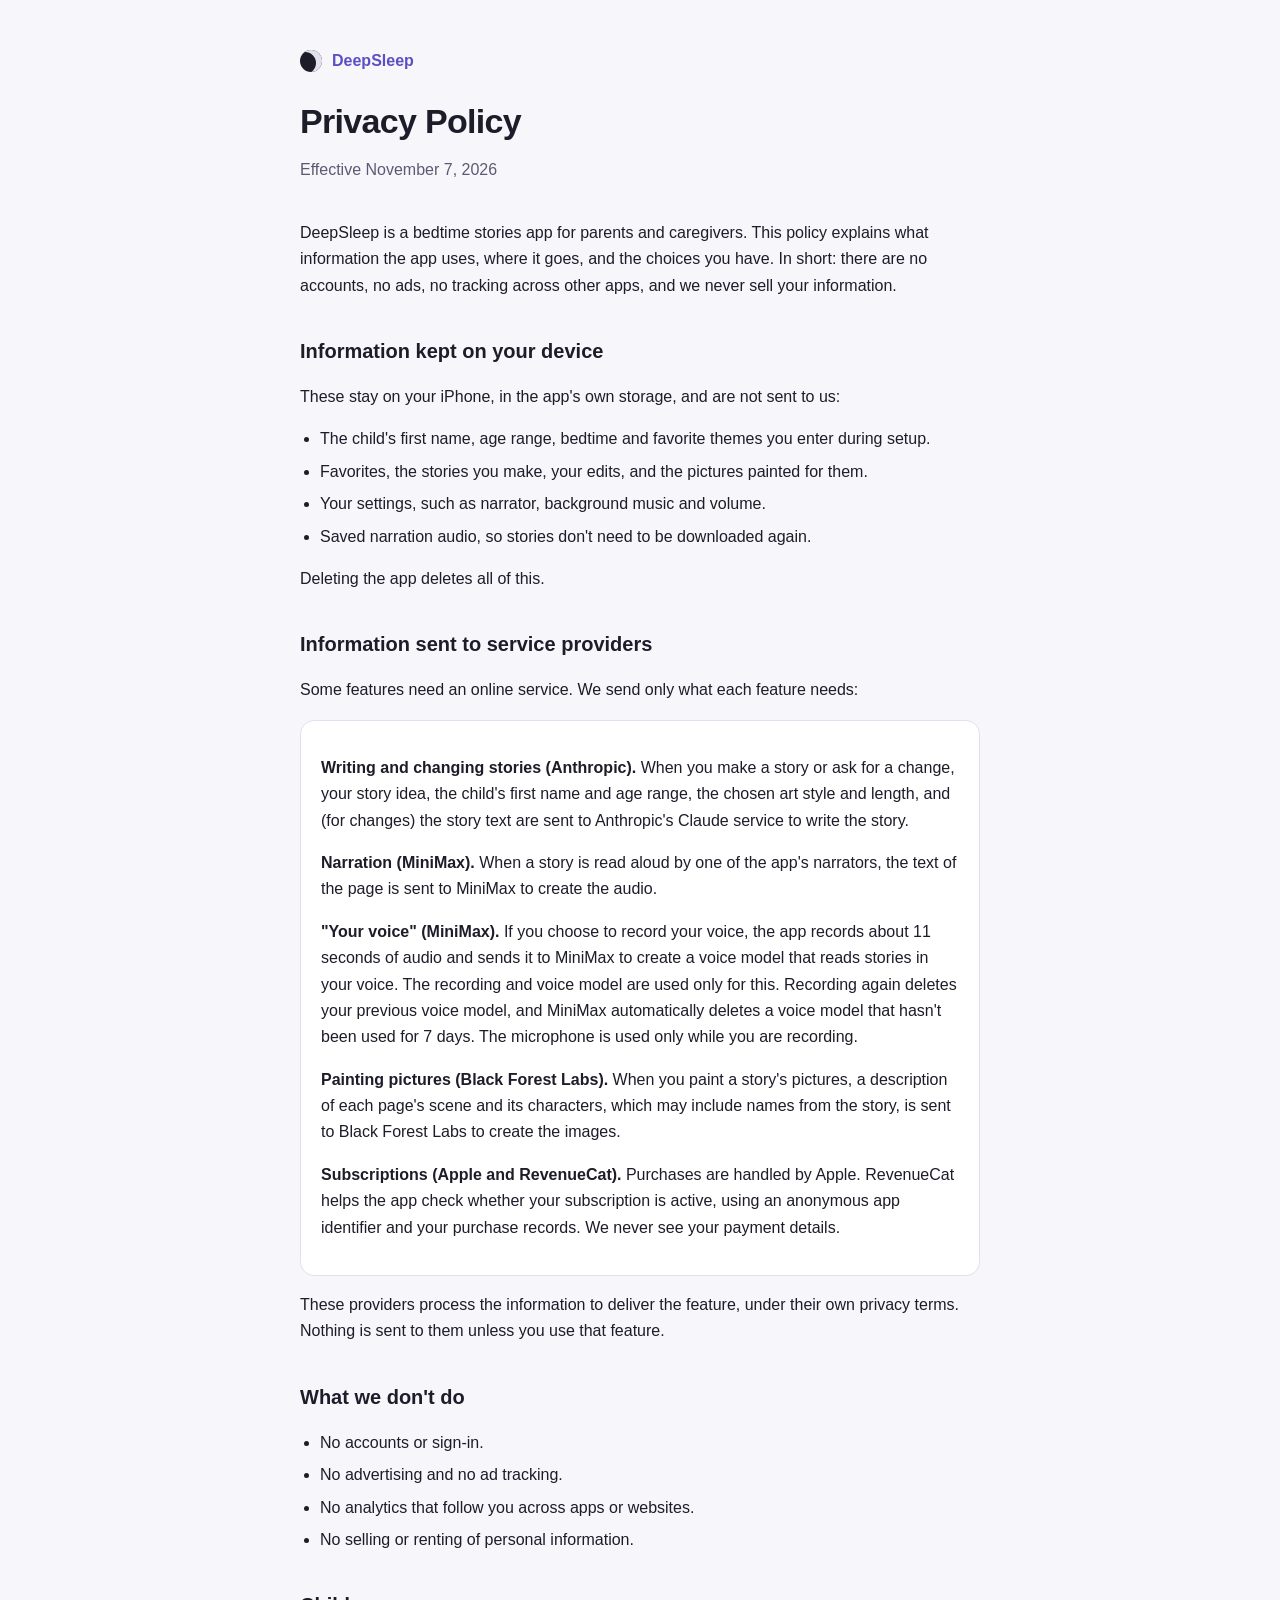
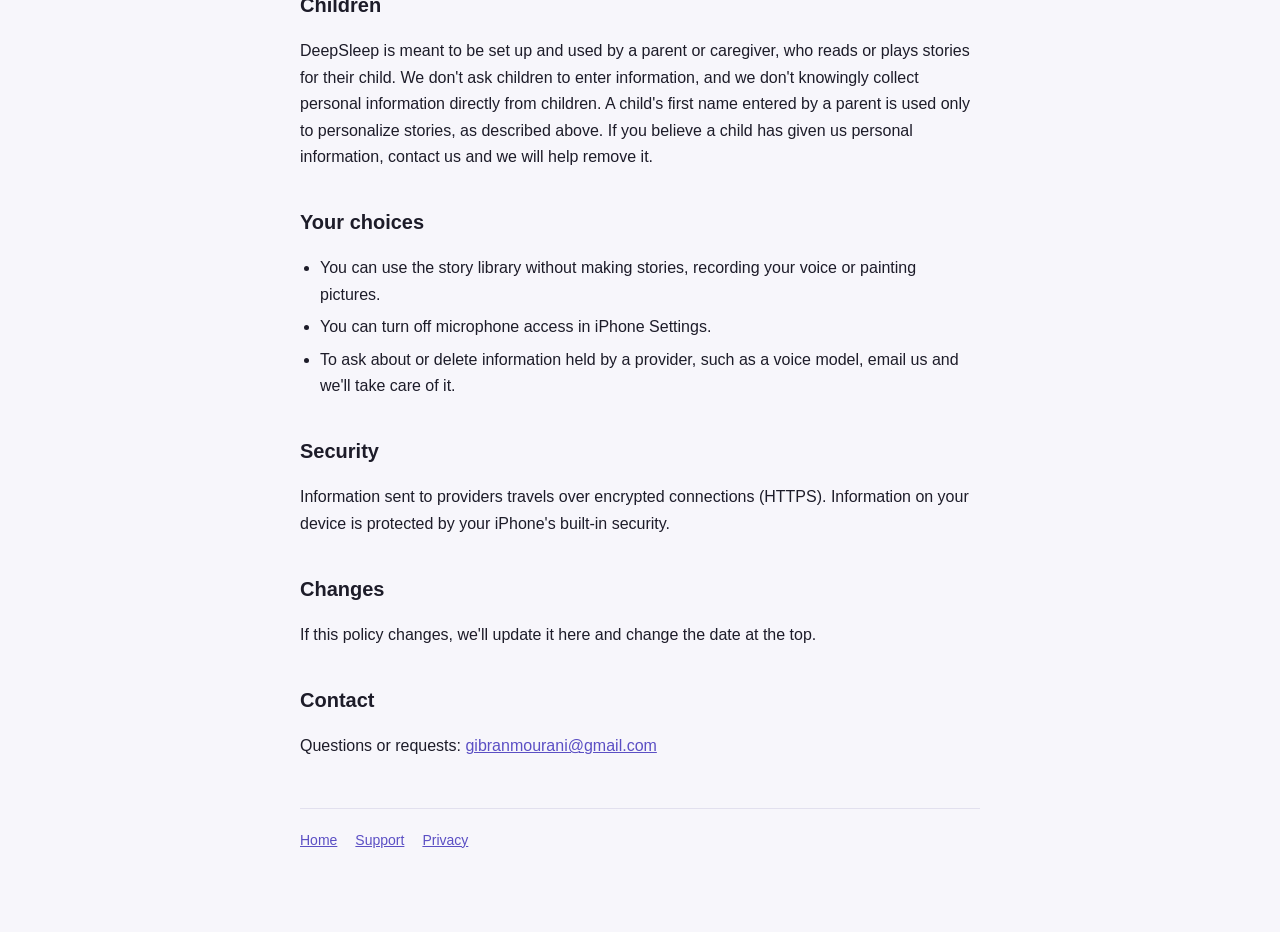
==== privacy.html @ 402dca2e "DeepSleep privacy policy and support pages" ====
<!doctype html>
<html lang="en">
<head>
<meta charset="utf-8"><meta name="viewport" content="width=device-width,initial-scale=1">
<title>DeepSleep Privacy Policy</title>
<meta name="description" content="How the DeepSleep bedtime stories app handles your information.">
<link rel="stylesheet" href="style.css">
</head>
<body><main>
<header>
<a class="brand" href="./"><span class="moon"></span>DeepSleep</a>
<h1>Privacy Policy</h1>
<p class="muted">Effective November 7, 2026</p>
</header>

<p>DeepSleep is a bedtime stories app for parents and caregivers. This policy explains what information the app uses, where it goes, and the choices you have. In short: there are no accounts, no ads, no tracking across other apps, and we never sell your information.</p>

<h2>Information kept on your device</h2>
<p>These stay on your iPhone, in the app's own storage, and are not sent to us:</p>
<ul>
<li>The child's first name, age range, bedtime and favorite themes you enter during setup.</li>
<li>Favorites, the stories you make, your edits, and the pictures painted for them.</li>
<li>Your settings, such as narrator, background music and volume.</li>
<li>Saved narration audio, so stories don't need to be downloaded again.</li>
</ul>
<p>Deleting the app deletes all of this.</p>

<h2>Information sent to service providers</h2>
<p>Some features need an online service. We send only what each feature needs:</p>
<div class="card">
<p><strong>Writing and changing stories (Anthropic).</strong> When you make a story or ask for a change, your story idea, the child's first name and age range, the chosen art style and length, and (for changes) the story text are sent to Anthropic's Claude service to write the story.</p>
<p><strong>Narration (MiniMax).</strong> When a story is read aloud by one of the app's narrators, the text of the page is sent to MiniMax to create the audio.</p>
<p><strong>"Your voice" (MiniMax).</strong> If you choose to record your voice, the app records about 11 seconds of audio and sends it to MiniMax to create a voice model that reads stories in your voice. The recording and voice model are used only for this. Recording again deletes your previous voice model, and MiniMax automatically deletes a voice model that hasn't been used for 7 days. The microphone is used only while you are recording.</p>
<p><strong>Painting pictures (Black Forest Labs).</strong> When you paint a story's pictures, a description of each page's scene and its characters, which may include names from the story, is sent to Black Forest Labs to create the images.</p>
<p><strong>Subscriptions (Apple and RevenueCat).</strong> Purchases are handled by Apple. RevenueCat helps the app check whether your subscription is active, using an anonymous app identifier and your purchase records. We never see your payment details.</p>
</div>
<p>These providers process the information to deliver the feature, under their own privacy terms. Nothing is sent to them unless you use that feature.</p>

<h2>What we don't do</h2>
<ul>
<li>No accounts or sign-in.</li>
<li>No advertising and no ad tracking.</li>
<li>No analytics that follow you across apps or websites.</li>
<li>No selling or renting of personal information.</li>
</ul>

<h2>Children</h2>
<p>DeepSleep is meant to be set up and used by a parent or caregiver, who reads or plays stories for their child. We don't ask children to enter information, and we don't knowingly collect personal information directly from children. A child's first name entered by a parent is used only to personalize stories, as described above. If you believe a child has given us personal information, contact us and we will help remove it.</p>

<h2>Your choices</h2>
<ul>
<li>You can use the story library without making stories, recording your voice or painting pictures.</li>
<li>You can turn off microphone access in iPhone Settings.</li>
<li>To ask about or delete information held by a provider, such as a voice model, email us and we'll take care of it.</li>
</ul>

<h2>Security</h2>
<p>Information sent to providers travels over encrypted connections (HTTPS). Information on your device is protected by your iPhone's built-in security.</p>

<h2>Changes</h2>
<p>If this policy changes, we'll update it here and change the date at the top.</p>

<h2>Contact</h2>
<p>Questions or requests: <a href="mailto:gibranmourani@gmail.com">gibranmourani@gmail.com</a></p>

<nav><a href="./">Home</a><a href="support.html">Support</a><a href="privacy.html">Privacy</a></nav>
</main></body>
</html>
---- style.css ----
:root{--bg:#14151f;--surface:#1f2130;--text:#ecebf5;--muted:#a3a2b8;--accent:#b7aef0;--rule:#2e3043}
@media (prefers-color-scheme: light){:root:not([data-theme="dark"]){--bg:#f7f6fb;--surface:#ffffff;--text:#1d1c29;--muted:#5c5a73;--accent:#5b4fc4;--rule:#e2e0ee}}
*{box-sizing:border-box}
body{margin:0;background:var(--bg);color:var(--text);font:16px/1.65 -apple-system,BlinkMacSystemFont,"Inter","Segoe UI",sans-serif}
main{max-width:720px;margin:0 auto;padding:48px 20px 80px}
header{margin-bottom:36px}
.brand{display:flex;align-items:center;gap:10px;color:var(--accent);font-weight:600;text-decoration:none;margin-bottom:28px}
.moon{width:22px;height:22px;border-radius:50%;background:var(--text);box-shadow:inset -6px 2px 0 var(--rule)}
h1{font-size:34px;line-height:1.15;letter-spacing:-.02em;margin:0 0 8px;font-weight:600}
h2{font-size:20px;margin:36px 0 8px;font-weight:600}
p,li{color:var(--text)}
.muted{color:var(--muted)}
ul{padding-left:20px}
li{margin:6px 0}
a{color:var(--accent)}
.card{background:var(--surface);border:1px solid var(--rule);border-radius:14px;padding:18px 20px;margin:14px 0}
nav{display:flex;gap:18px;margin-top:48px;padding-top:20px;border-top:1px solid var(--rule);font-size:14px}
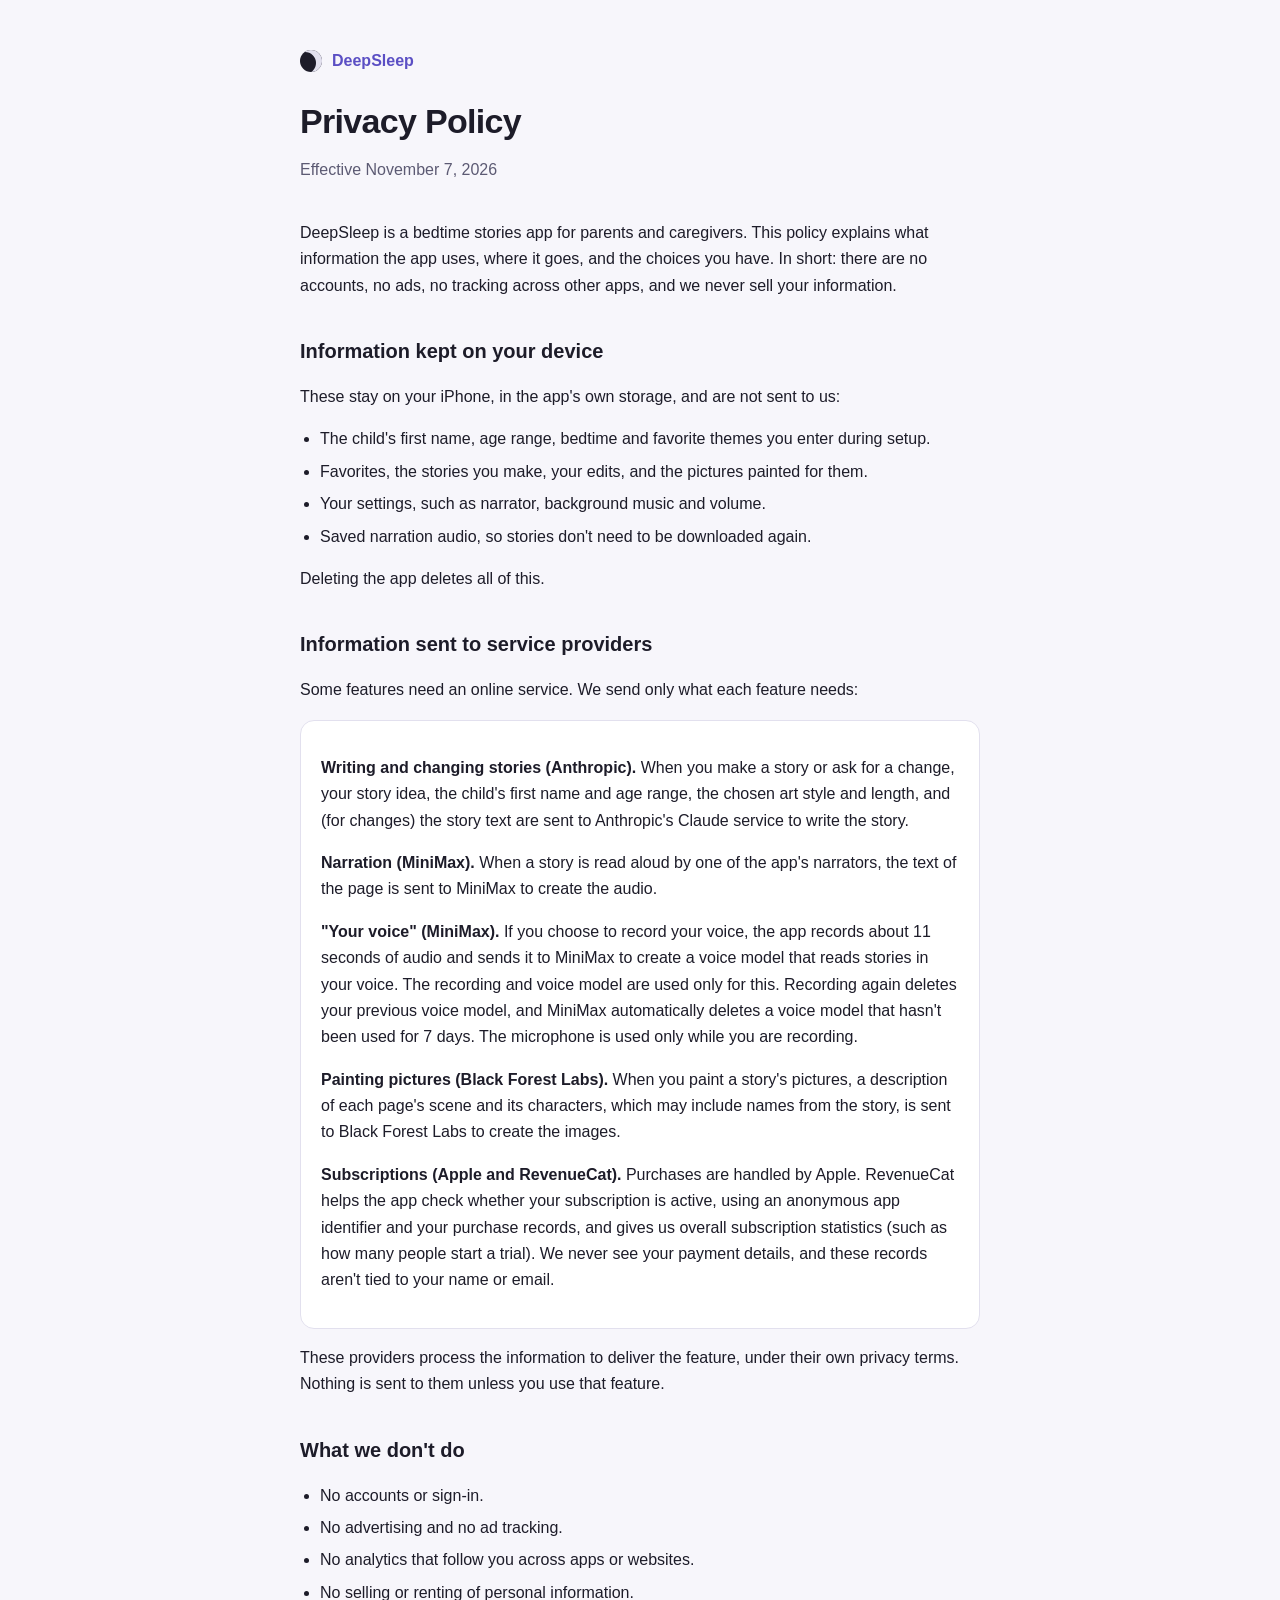
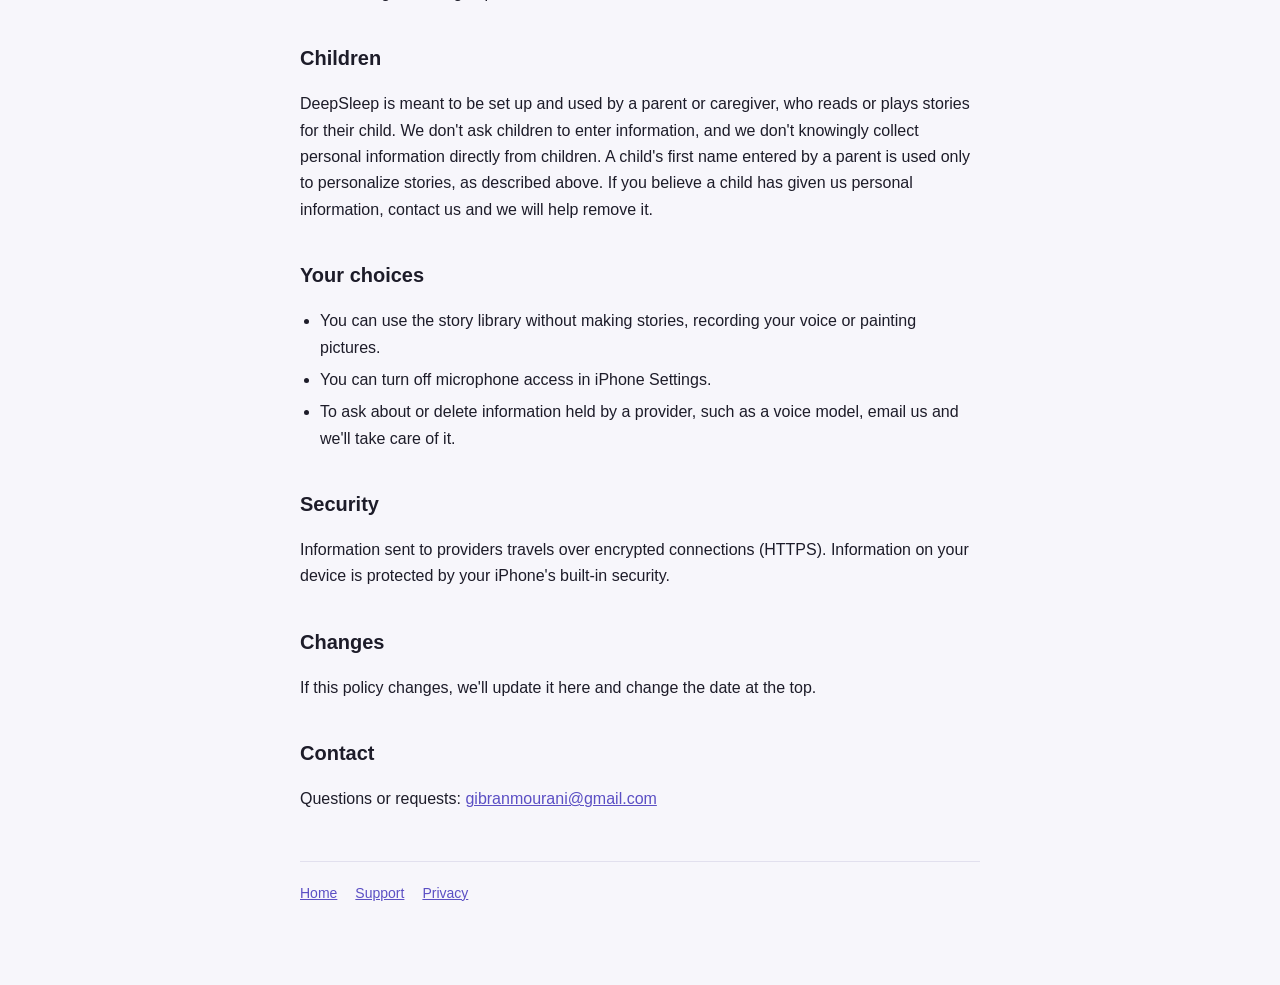
==== commit 02fc0b49: "Privacy: RevenueCat subscription statistics" ====
--- a/privacy.html
+++ b/privacy.html
@@ -32,7 +32,7 @@
 <p><strong>Narration (MiniMax).</strong> When a story is read aloud by one of the app's narrators, the text of the page is sent to MiniMax to create the audio.</p>
 <p><strong>"Your voice" (MiniMax).</strong> If you choose to record your voice, the app records about 11 seconds of audio and sends it to MiniMax to create a voice model that reads stories in your voice. The recording and voice model are used only for this. Recording again deletes your previous voice model, and MiniMax automatically deletes a voice model that hasn't been used for 7 days. The microphone is used only while you are recording.</p>
 <p><strong>Painting pictures (Black Forest Labs).</strong> When you paint a story's pictures, a description of each page's scene and its characters, which may include names from the story, is sent to Black Forest Labs to create the images.</p>
-<p><strong>Subscriptions (Apple and RevenueCat).</strong> Purchases are handled by Apple. RevenueCat helps the app check whether your subscription is active, using an anonymous app identifier and your purchase records. We never see your payment details.</p>
+<p><strong>Subscriptions (Apple and RevenueCat).</strong> Purchases are handled by Apple. RevenueCat helps the app check whether your subscription is active, using an anonymous app identifier and your purchase records, and gives us overall subscription statistics (such as how many people start a trial). We never see your payment details, and these records aren't tied to your name or email.</p>
 </div>
 <p>These providers process the information to deliver the feature, under their own privacy terms. Nothing is sent to them unless you use that feature.</p>
 
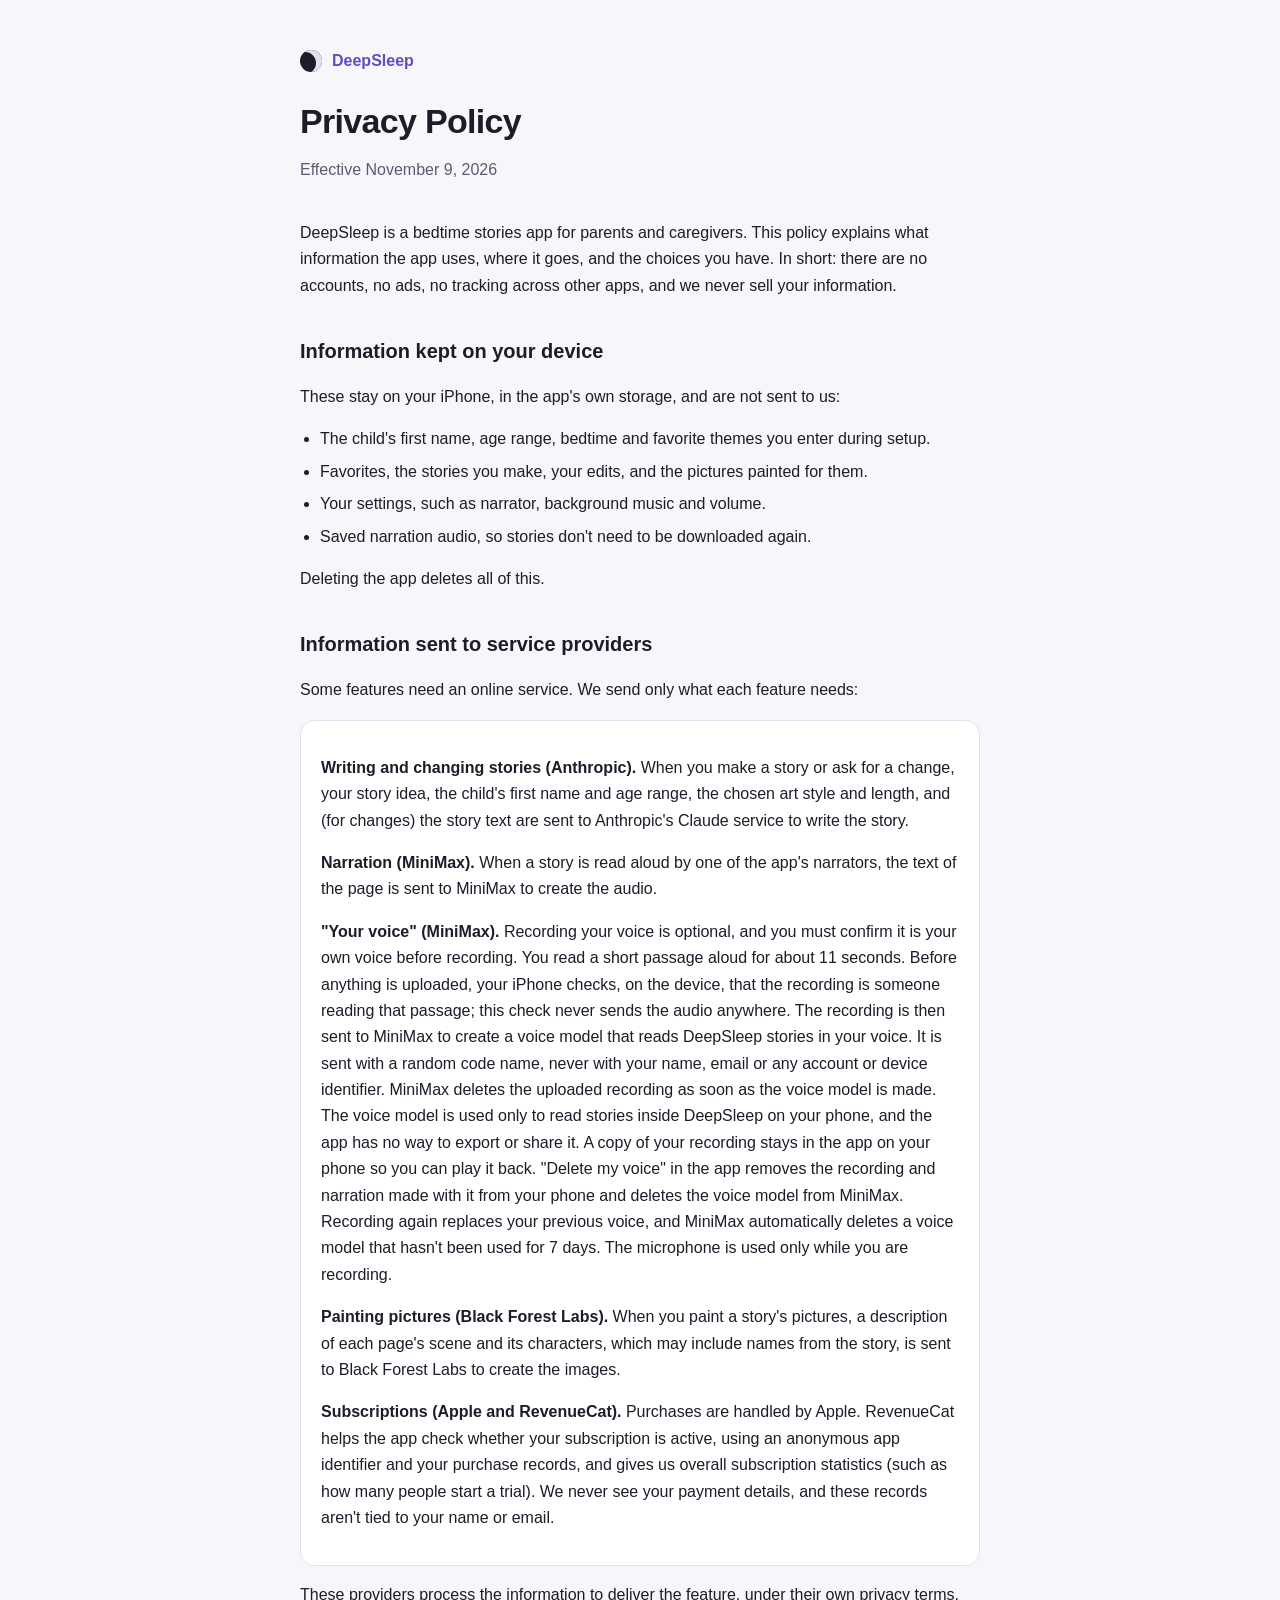
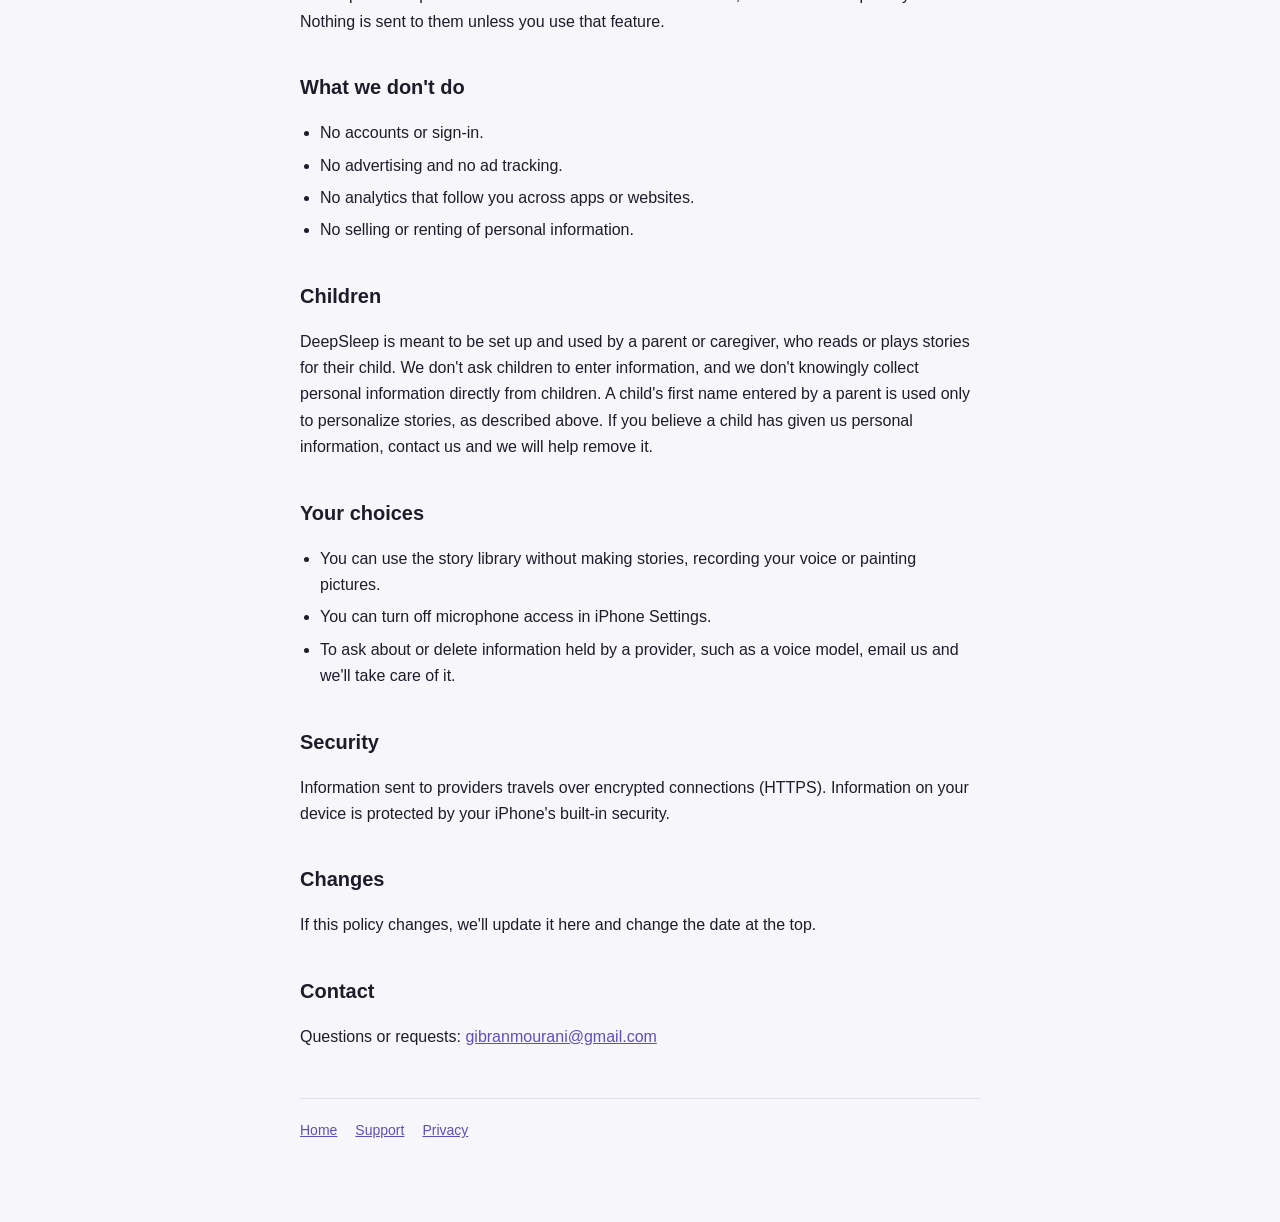
==== commit bcccc60e: "Privacy: voice cloning protections" ====
--- a/privacy.html
+++ b/privacy.html
@@ -10,7 +10,7 @@
 <header>
 <a class="brand" href="./"><span class="moon"></span>DeepSleep</a>
 <h1>Privacy Policy</h1>
-<p class="muted">Effective November 7, 2026</p>
+<p class="muted">Effective November 9, 2026</p>
 </header>
 
 <p>DeepSleep is a bedtime stories app for parents and caregivers. This policy explains what information the app uses, where it goes, and the choices you have. In short: there are no accounts, no ads, no tracking across other apps, and we never sell your information.</p>
@@ -30,7 +30,7 @@
 <div class="card">
 <p><strong>Writing and changing stories (Anthropic).</strong> When you make a story or ask for a change, your story idea, the child's first name and age range, the chosen art style and length, and (for changes) the story text are sent to Anthropic's Claude service to write the story.</p>
 <p><strong>Narration (MiniMax).</strong> When a story is read aloud by one of the app's narrators, the text of the page is sent to MiniMax to create the audio.</p>
-<p><strong>"Your voice" (MiniMax).</strong> If you choose to record your voice, the app records about 11 seconds of audio and sends it to MiniMax to create a voice model that reads stories in your voice. The recording and voice model are used only for this. Recording again deletes your previous voice model, and MiniMax automatically deletes a voice model that hasn't been used for 7 days. The microphone is used only while you are recording.</p>
+<p><strong>"Your voice" (MiniMax).</strong> Recording your voice is optional, and you must confirm it is your own voice before recording. You read a short passage aloud for about 11 seconds. Before anything is uploaded, your iPhone checks, on the device, that the recording is someone reading that passage; this check never sends the audio anywhere. The recording is then sent to MiniMax to create a voice model that reads DeepSleep stories in your voice. It is sent with a random code name, never with your name, email or any account or device identifier. MiniMax deletes the uploaded recording as soon as the voice model is made. The voice model is used only to read stories inside DeepSleep on your phone, and the app has no way to export or share it. A copy of your recording stays in the app on your phone so you can play it back. "Delete my voice" in the app removes the recording and narration made with it from your phone and deletes the voice model from MiniMax. Recording again replaces your previous voice, and MiniMax automatically deletes a voice model that hasn't been used for 7 days. The microphone is used only while you are recording.</p>
 <p><strong>Painting pictures (Black Forest Labs).</strong> When you paint a story's pictures, a description of each page's scene and its characters, which may include names from the story, is sent to Black Forest Labs to create the images.</p>
 <p><strong>Subscriptions (Apple and RevenueCat).</strong> Purchases are handled by Apple. RevenueCat helps the app check whether your subscription is active, using an anonymous app identifier and your purchase records, and gives us overall subscription statistics (such as how many people start a trial). We never see your payment details, and these records aren't tied to your name or email.</p>
 </div>
